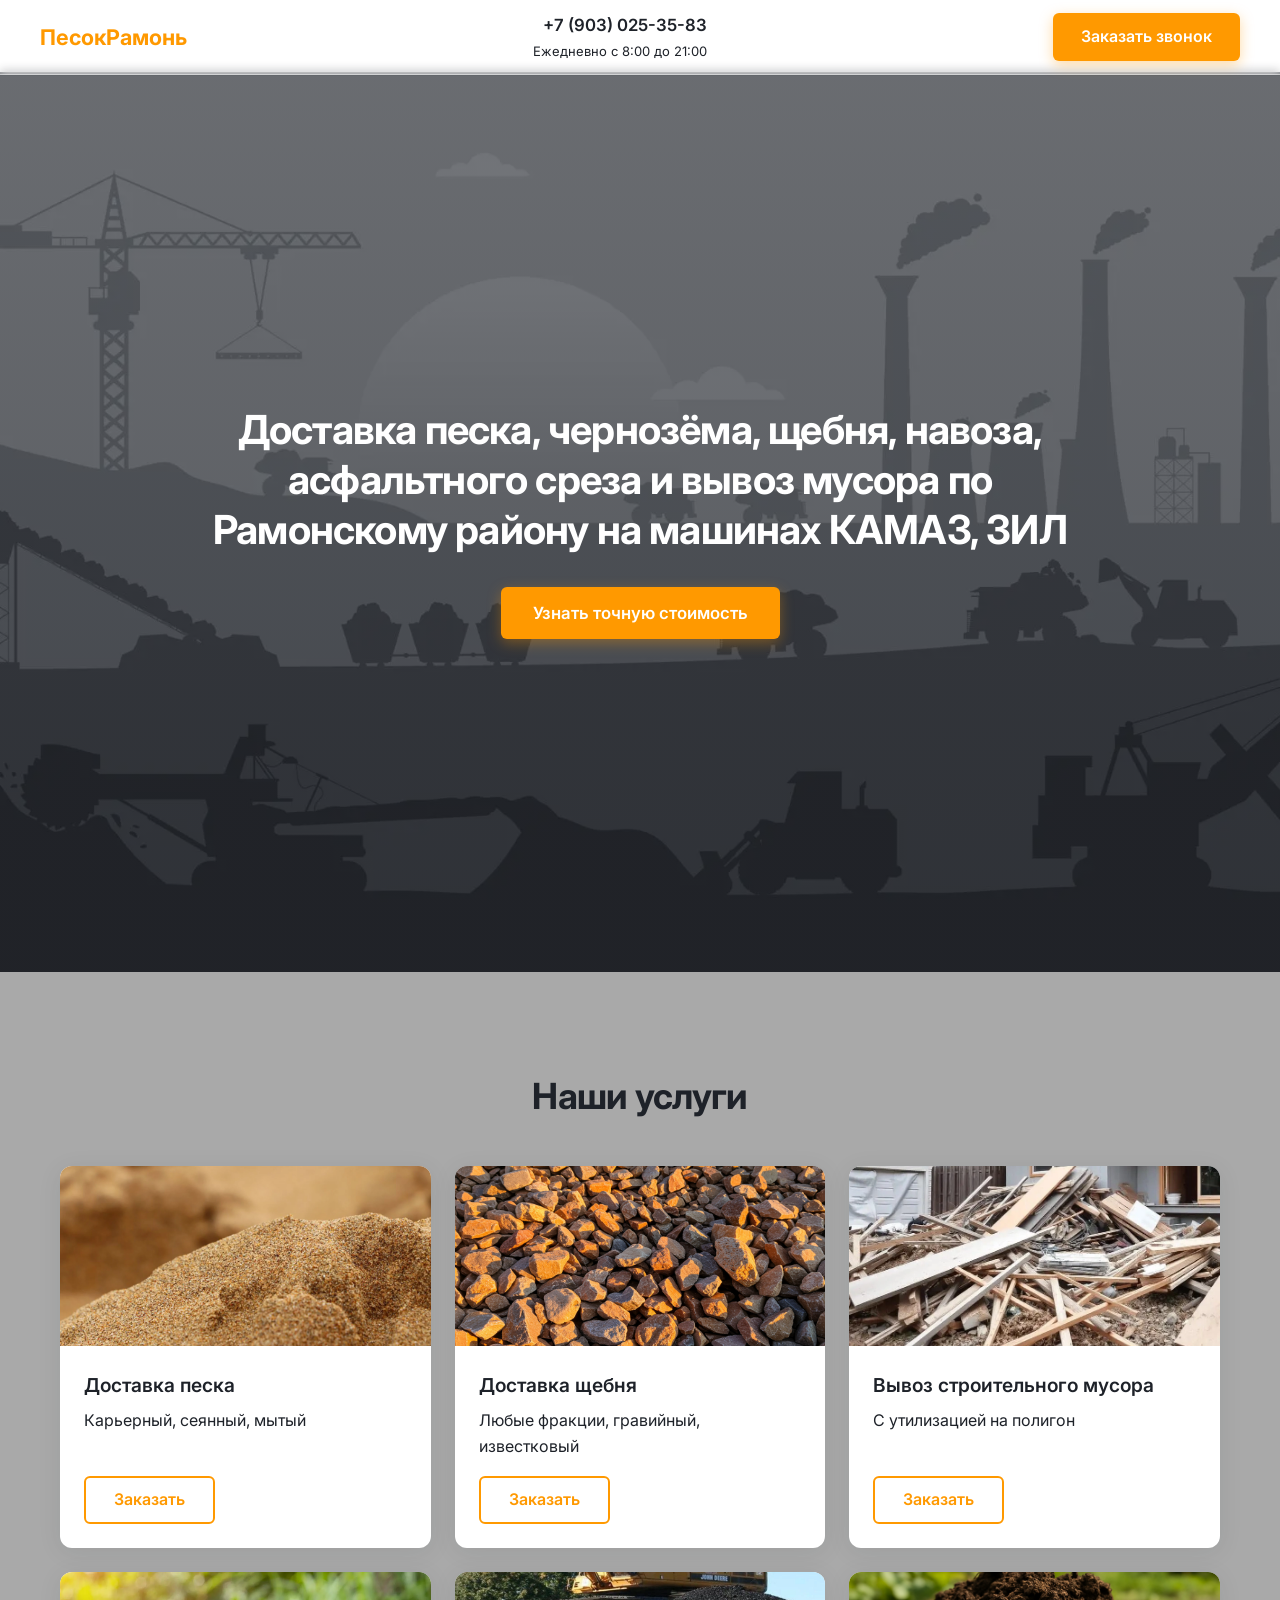
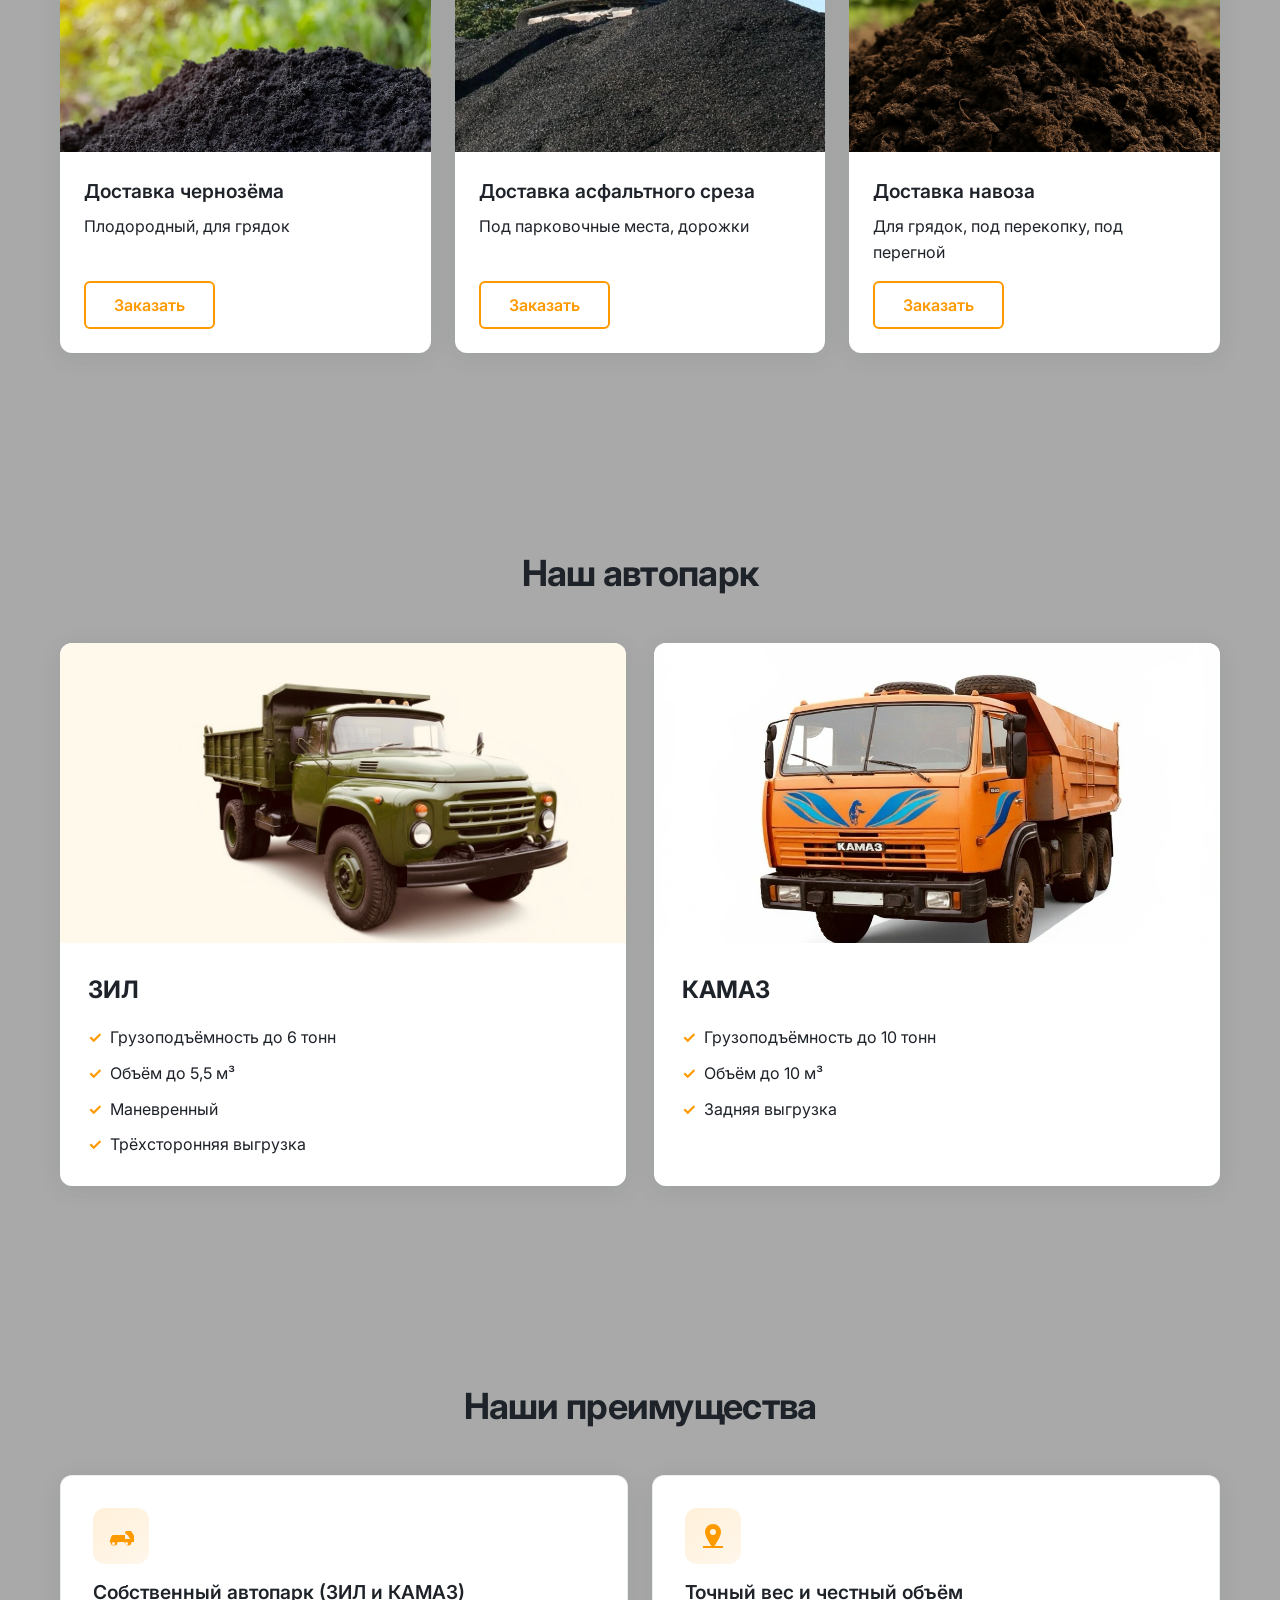
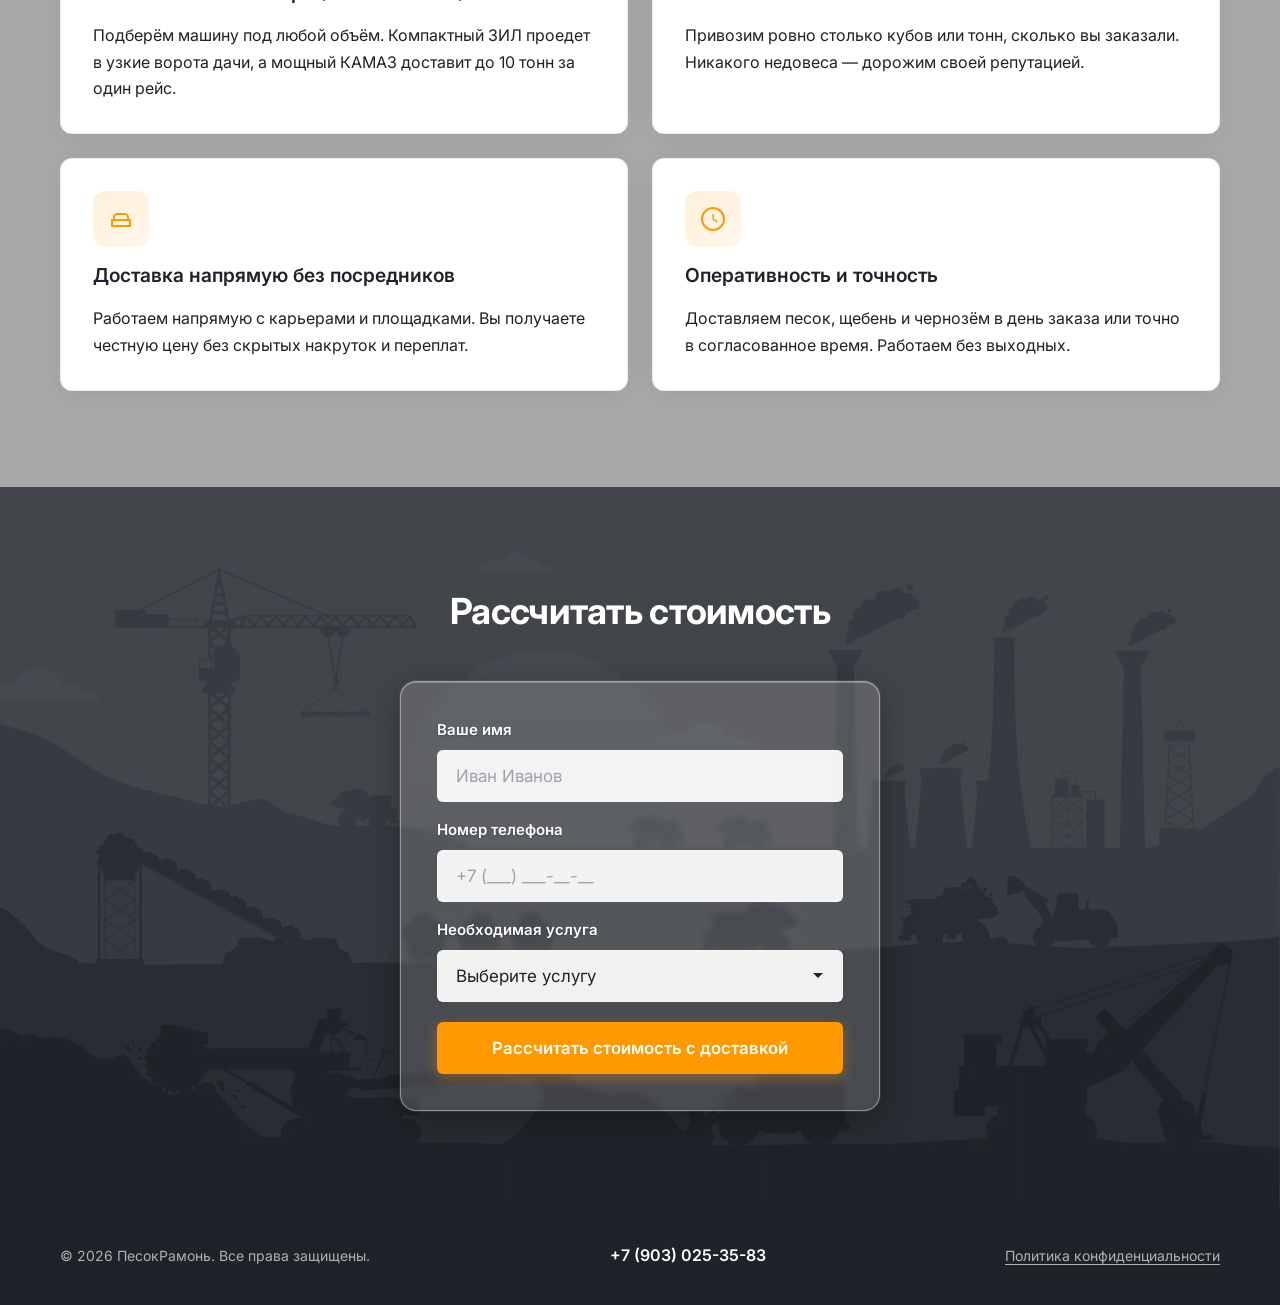
==== index.html @ 06dce9c3 "Initial commit" ====
<!DOCTYPE html>
<html lang="ru">
<head>
  <meta charset="UTF-8">
  <meta name="viewport" content="width=device-width, initial-scale=1.0">
  <meta name="description" content="Доставка песка, чернозёма, щебня, навоза, асфальтного среза и вывоз мусора по Рамонскому району на машинах КАМАЗ и ЗИЛ">
  <title>Песок,щебень — доставка сыпучих материалов, Рамонский район</title>
  <link rel="preconnect" href="https://fonts.googleapis.com">
  <link rel="preconnect" href="https://fonts.gstatic.com" crossorigin>
  <link href="https://fonts.googleapis.com/css2?family=Inter:wght@400;500;600;700&display=swap" rel="stylesheet">
  <link rel="stylesheet" href="style.css">
</head>
<body>

  <header class="header header--glass">
    <div class="container header__inner">
      <a href="#" class="header__logo">ПесокРамонь</a>
      <div class="header__contacts">
        <a href="tel:+79030253583" class="header__phone">+7 (903) 025-35-83</a>
        <span class="header__schedule">Ежедневно с 8:00 до 21:00</span>
      </div>
      <button type="button" class="btn btn--primary header__callback" id="callbackBtn">Заказать звонок</button>
    </div>
  </header>

  <main>
    <section class="hero">
      <div class="container">
        <h1 class="hero__title">Доставка песка, чернозёма, щебня, навоза, асфальтного среза и вывоз мусора по Рамонскому району на машинах КАМАЗ, ЗИЛ</h1>
        <a href="#order" class="btn btn--primary btn--large js-scroll-to-order">Узнать точную стоимость</a>
      </div>
    </section>

    <section class="services" id="services">
      <div class="container">
        <h2 class="section-title">Наши услуги</h2>
        <div class="services__grid">

          <article class="service-card">
            <div class="service-card__image" aria-hidden="true">
             <div class="service-card_image" aria-hidden="true">
                    <img src="images/pesok.webp" alt="Доставка песка">
                </div>
            </div>
            <div class="service-card__body">
              <h3 class="service-card__title">Доставка песка</h3>
              <p class="service-card__desc">Карьерный, сеянный, мытый</p>
              <button type="button" class="btn btn--secondary service-card__btn">Заказать</button>
            </div>
          </article>

          <article class="service-card">
            <div class="service-card__image" aria-hidden="true">
                <img src="images/scheben.webp" alt="Доставка щебня">
            </div>
            <div class="service-card__body">
              <h3 class="service-card__title">Доставка щебня</h3>
              <p class="service-card__desc">Любые фракции, гравийный, известковый</p>
              <button type="button" class="btn btn--secondary service-card__btn">Заказать</button>
            </div>
          </article>

          <article class="service-card">
            <div class="service-card__image" aria-hidden="true">
                <img src="images/musor.webp" alt="Вывоз строительного мусора">
            </div>
            <div class="service-card__body">
              <h3 class="service-card__title">Вывоз строительного мусора</h3>
              <p class="service-card__desc">С утилизацией на полигон</p>
              <button type="button" class="btn btn--secondary service-card__btn">Заказать</button>
            </div>
          </article>

          <article class="service-card">
            <div class="service-card__image" aria-hidden="true">
                <img src="images/chernozem.webp" alt="Доставка чернозёма">
            </div>
            <div class="service-card__body">
              <h3 class="service-card__title">Доставка чернозёма</h3>
              <p class="service-card__desc">Плодородный, для грядок</p>
              <button type="button" class="btn btn--secondary service-card__btn">Заказать</button>
            </div>
          </article>

          <article class="service-card">
            <div class="service-card__image" aria-hidden="true">
                <img src="images/srez.webp" alt="Доставка асфальтного среза">
            </div>
            <div class="service-card__body">
              <h3 class="service-card__title">Доставка асфальтного среза</h3>
              <p class="service-card__desc">Под парковочные места, дорожки</p>
              <button type="button" class="btn btn--secondary service-card__btn">Заказать</button>
            </div>
          </article>

          <article class="service-card">
            <div class="service-card__image" aria-hidden="true">
                <img src="images/navoz.webp" alt="Доставка навоза">
            </div>
            <div class="service-card__body">
              <h3 class="service-card__title">Доставка навоза</h3>
              <p class="service-card__desc">Для грядок, под перекопку, под перегной</p>
              <button type="button" class="btn btn--secondary service-card__btn">Заказать</button>
            </div>
          </article>

        </div>
      </div>
    </section>

    <section class="fleet" id="fleet">
      <div class="container">
        <h2 class="section-title">Наш автопарк</h2>
        <div class="fleet__grid">

          <article class="fleet-card">
            <div class="fleet-card__image" aria-hidden="true">
                <img src="images/zil.webp" alt="ЗИЛ 6 тонн">
            </div>
            <div class="fleet-card__body">
              <h3 class="fleet-card__title">ЗИЛ</h3>
              <ul class="fleet-card__specs">
                <li>Грузоподъёмность до 6 тонн</li>
                <li>Объём до 5,5 м³</li>
                <li>Маневренный</li>
                <li>Трёхсторонняя выгрузка</li>
              </ul>
            </div>
          </article>

          <article class="fleet-card">
            <div class="fleet-card__image" aria-hidden="true">
                <img src="images/kamaz.webp" alt="Камаз 10 тонн">
            </div>
            <div class="fleet-card__body">
              <h3 class="fleet-card__title">КАМАЗ</h3>
              <ul class="fleet-card__specs">
                <li>Грузоподъёмность до 10 тонн</li>
                <li>Объём до 10 м³</li>
                <li>Задняя выгрузка</li>
              </ul>
            </div>
          </article>

        </div>
      </div>
    </section>

    <section class="advantages" id="advantages">
      <div class="container">
        <h2 class="section-title">Наши преимущества</h2>
        <div class="advantages__grid">

          <article class="advantage-card">
            <div class="advantage-card__icon" aria-hidden="true">
              <svg width="32" height="32" viewBox="0 0 32 32" fill="none" xmlns="http://www.w3.org/2000/svg">
                <path d="M2 22h2.5l1.8-5.4A2 2 0 0 1 8.1 15H20v-2.5A1.5 1.5 0 0 1 21.5 11H26l3 4.5V22h-2.5a3.5 3.5 0 1 1-7 0H12.5a3.5 3.5 0 1 1-7 0H2v-2.5V22zm6.5 0a1.5 1.5 0 1 0 0 3 1.5 1.5 0 0 0 0-3zm13 0a1.5 1.5 0 1 0 0 3 1.5 1.5 0 0 0 0-3zM21.5 13.5H20V19h5.2l-2.2-3.3-.5-.7H21.5z" fill="currentColor"/>
              </svg>
            </div>
            <h3 class="advantage-card__title">Собственный автопарк (ЗИЛ и КАМАЗ)</h3>
            <p class="advantage-card__desc">Подберём машину под любой объём. Компактный ЗИЛ проедет в узкие ворота дачи, а мощный КАМАЗ доставит до 10 тонн за один рейс.</p>
          </article>

          <article class="advantage-card">
            <div class="advantage-card__icon" aria-hidden="true">
              <svg width="32" height="32" viewBox="0 0 32 32" fill="none" xmlns="http://www.w3.org/2000/svg">
                <path d="M16 4a8 8 0 0 0-8 8c0 5.5 8 16 8 16s8-10.5 8-16a8 8 0 0 0-8-8zm0 11a3 3 0 1 1 0-6 3 3 0 0 1 0 6z" fill="currentColor"/>
                <path d="M6 26h20v2H6v-2z" fill="currentColor"/>
              </svg>
            </div>
            <h3 class="advantage-card__title">Точный вес и честный объём</h3>
            <p class="advantage-card__desc">Привозим ровно столько кубов или тонн, сколько вы заказали. Никакого недовеса — дорожим своей репутацией.</p>
          </article>

          <article class="advantage-card">
            <div class="advantage-card__icon" aria-hidden="true">
              <svg width="32" height="32" viewBox="0 0 32 32" fill="none" xmlns="http://www.w3.org/2000/svg">
                <path d="M8 14c0-2.2 1.8-4 4-4h8c2.2 0 4 1.8 4 4v2h2v8H6v-8h2v-2zm4-2a2 2 0 0 0-2 2v2h12v-2a2 2 0 0 0-2-2h-8zM8 18v4h16v-4H8z" fill="currentColor"/>
              </svg>
            </div>
            <h3 class="advantage-card__title">Доставка напрямую без посредников</h3>
            <p class="advantage-card__desc">Работаем напрямую с карьерами и площадками. Вы получаете честную цену без скрытых накруток и переплат.</p>
          </article>

          <article class="advantage-card">
            <div class="advantage-card__icon" aria-hidden="true">
              <svg width="32" height="32" viewBox="0 0 32 32" fill="none" xmlns="http://www.w3.org/2000/svg">
                <path d="M16 4a12 12 0 1 0 0 24 12 12 0 0 0 0-24zm0 2a10 10 0 1 1 0 20 10 10 0 0 1 0-20zm-.5 5v5.8l4.5 2.7.8-1.3-3.8-2.3V11h-1.5z" fill="currentColor"/>
              </svg>
            </div>
            <h3 class="advantage-card__title">Оперативность и точность</h3>
            <p class="advantage-card__desc">Доставляем песок, щебень и чернозём в день заказа или точно в согласованное время. Работаем без выходных.</p>
          </article>

        </div>
      </div>
    </section>

    <section class="order" id="order">
      <div class="container order__inner">
        <h2 class="section-title section-title--light">Рассчитать стоимость</h2>
        <div class="order-form__card">
          <form class="order-form" id="orderForm" novalidate>
            <div class="order-form__field">
              <label for="name">Ваше имя</label>
              <input type="text" id="name" name="name" placeholder="Иван Иванов" required>
            </div>
            <div class="order-form__field">
              <label for="phone">Номер телефона</label>
              <input type="tel" id="phone" name="phone" placeholder="+7 (___) ___-__-__" required>
            </div>
            <div class="order-form__field">
              <label for="service">Необходимая услуга</label>
              <select id="service" name="service" required>
                <option value="" disabled selected>Выберите услугу</option>
                <option value="sand">Песок</option>
                <option value="gravel">Щебень</option>
                <option value="waste">Вывоз мусора</option>
                <option value="chernozem">Чернозём</option>
                <option value="asphalt">Асфальтный срез</option>
                <option value="manure">Навоз</option>
              </select>
            </div>
            <button type="submit" class="btn btn--primary btn--large order-form__submit">
              Рассчитать стоимость с доставкой
            </button>
          </form>
        </div>
      </div>
    </section>
  </main>

  <footer class="footer">
    <div class="container footer__inner">
      <p class="footer__copyright">&copy; 2026 ПесокРамонь. Все права защищены.</p>
      <a href="tel:+79030253583" class="footer__phone">+7 (903) 025-35-83</a>
      <a href="#" class="footer__policy">Политика конфиденциальности</a>
    </div>
  </footer>

  <script src="./script.js"></script>
</body>
</html>
---- style.css ----
/* ==========================================================================
   ПесокРамонь — лендинг спецтехники
   ========================================================================== */

*,
*::before,
*::after {
  box-sizing: border-box;
  margin: 0;
  padding: 0;
}

:root {
  --main-dark: #1e2229;
  --accent-orange: #ff9900;
  --accent-hover: #e08800;
  --bg-light: #A9A9A9;
  --white: #ffffff;

  --text-muted: #1e2229;
  --shadow-card: 0 4px 24px rgba(30, 34, 41, 0.08);
  --shadow-card-hover: 0 8px 32px rgba(30, 34, 41, 0.14);
  --radius-btn: 6px;
  --radius-card: 12px;
  --header-height: 72px;
  --container-width: 1200px;
  --transition: 0.25s ease;
  --font-family: 'Inter', system-ui, sans-serif;
}

html {
  scroll-behavior: smooth;
}

body {
  font-family: var(--font-family);
  font-size: 16px;
  line-height: 1.6;
  color: var(--main-dark);
  background-color: var(--white);
  padding-top: var(--header-height);
  -webkit-font-smoothing: antialiased;
}

img {
  max-width: 100%;
  display: block;
}

a {
  color: inherit;
}

.container {
  max-width: var(--container-width);
  margin: 0 auto;
  padding: 0 20px;
}

.section-title {
  font-size: clamp(1.75rem, 3vw, 2.25rem);
  font-weight: 700;
  color: var(--main-dark);
  text-align: center;
  margin-bottom: 2.5rem;
  letter-spacing: -0.02em;
}

.section-title--light {
  color: var(--white);
}

/* --------------------------------------------------------------------------
   Кнопки
   -------------------------------------------------------------------------- */

.btn {
  display: inline-flex;
  align-items: center;
  justify-content: center;
  min-height: 48px;
  padding: 12px 28px;
  font-family: var(--font-family);
  font-size: 1rem;
  font-weight: 600;
  line-height: 1.2;
  text-decoration: none;
  border: none;
  border-radius: var(--radius-btn);
  cursor: pointer;
  transition:
    background-color var(--transition),
    color var(--transition),
    border-color var(--transition),
    box-shadow var(--transition),
    transform var(--transition);
}

.btn:hover {
  transform: translateY(-1px);
}

.btn:active {
  transform: translateY(0);
}

.btn--primary {
  background-color: var(--accent-orange);
  color: var(--white);
  box-shadow: 0 4px 14px rgba(255, 153, 0, 0.35);
}

.btn--primary:hover {
  background-color: var(--accent-hover);
  box-shadow: 0 6px 20px rgba(255, 153, 0, 0.45);
}

.btn--secondary {
  background-color: transparent;
  color: var(--accent-orange);
  border: 2px solid var(--accent-orange);
}

.btn--secondary:hover {
  background-color: var(--accent-orange);
  color: var(--white);
}

.btn--large {
  min-height: 52px;
  padding: 16px 32px;
  font-size: 1.05rem;
}

/* --------------------------------------------------------------------------
   Header — фиксированный glassmorphism
   -------------------------------------------------------------------------- */

.header {
  position: fixed;
  top: 0;
  left: 0;
  right: 0;
  z-index: 1000;
}

.header--glass {
  background: rgba(255, 255, 255, 0.15);
  backdrop-filter: blur(5px);
  -webkit-backdrop-filter: blur(10px);
  border-bottom: 1px solid rgba(255, 255, 255, 0.5);
  box-shadow: 0 1px 0 rgba(30, 34, 41, 0.06);
}

.header__inner {
  display: flex;
  align-items: center;
  justify-content: space-between;
  gap: 16px;
  min-height: var(--header-height);
  padding: 12px 0;
}

.header__logo {
  font-size: 1.35rem;
  font-weight: 700;
  color: var(--accent-orange);
  text-decoration: none;
  white-space: nowrap;
  transition: color var(--transition);
}

.header__logo:hover {
  color: var(--accent-hover);
}

.header__contacts {
  display: flex;
  flex-direction: column;
  align-items: flex-end;
  gap: 2px;
}

.header__phone {
  font-size: 1.05rem;
  font-weight: 600;
  color: var(--main-dark);
  text-decoration: none;
  transition: color var(--transition);
}

.header__phone:hover {
  color: var(--accent-orange);
}

.header__schedule {
  font-size: 0.8125rem;
  color: var(--text-muted);
}

.header__callback {
  flex-shrink: 0;
}

/* --------------------------------------------------------------------------
   Hero
   -------------------------------------------------------------------------- */

.hero {
  position: relative;
  display: flex;
  align-items: center;
  justify-content: center;
  min-height: 100vh;
  min-height: 100dvh;
  padding: clamp(72px, 10vw, 120px) 0;
  text-align: center;
  color: var(--white);
  background:
    linear-gradient(rgba(30, 34, 41, 0.62), rgba(30, 34, 41, 0.72)),
    url('images/fon1.webp') center center / cover no-repeat;
}

.hero .container {
  position: relative;
  z-index: 1;
}

.hero__title {
  font-size: clamp(1.5rem, 4vw, 2.5rem);
  font-weight: 700;
  line-height: 1.25;
  max-width: 920px;
  margin: 0 auto 2rem;
  letter-spacing: -0.02em;
}

/* --------------------------------------------------------------------------
   Услуги — CSS Grid
   -------------------------------------------------------------------------- */

.services {
  padding: clamp(64px, 8vw, 96px) 0;
  background-color: var(--bg-light);
}

.services__grid {
  display: grid;
  grid-template-columns: repeat(3, 1fr);
  gap: 24px;
}

.service-card {
  display: flex;
  flex-direction: column;
  background-color: var(--white);
  border-radius: var(--radius-card);
  overflow: hidden;
  box-shadow: var(--shadow-card);
  transition:
    box-shadow var(--transition),
    transform var(--transition);
}

.service-card:hover {
  box-shadow: var(--shadow-card-hover);
  transform: translateY(-4px);
}

.service-card__image {
  height: 180px;
  overflow: hidden;
  display: flex;
  align-items: center;
  justify-content: center;
  background: linear-gradient(145deg, #e8ecf1 0%, #d5dbe3 100%);
}

.service-card__body {
  display: flex;
  flex-direction: column;
  flex-grow: 1;
  gap: 8px;
  padding: 24px;
}

.service-card__title {
  font-size: 1.2rem;
  font-weight: 600;
  color: var(--main-dark);
}

.service-card__desc {
  flex-grow: 1;
  margin-bottom: 8px;
  color: var(--text-muted);
}

.service-card__btn {
  align-self: flex-start;
}

.service-card_image img {
    width: 100%;
    height: 100%;
    object-fit: cover;
    display: block;
}
/* --------------------------------------------------------------------------
   Автопарк — CSS Grid
   -------------------------------------------------------------------------- */

.fleet {
  padding: clamp(64px, 8vw, 96px) 0;
  background-color: var(--bg-light);
}

.fleet__grid {
  display: grid;
  grid-template-columns: repeat(2, 1fr);
  gap: 28px;
}

.fleet-card {
  display: flex;
  flex-direction: column;
  background-color: var(--white);
  border-radius: var(--radius-card);
  overflow: hidden;
  box-shadow: var(--shadow-card);
  transition:
    box-shadow var(--transition),
    transform var(--transition);
}

.fleet-card:hover {
  box-shadow: var(--shadow-card-hover);
  transform: translateY(-4px);
}

.fleet-card__image {
  height: 300px;
  overflow: hidden;
  display: flex;
  align-items: center;
  justify-content: center;
  background: linear-gradient(145deg, #e8ecf1 0%, #d5dbe3 100%);
}

.fleet-card__body {
  padding: 28px;
}

.fleet-card__title {
  margin-bottom: 16px;
  font-size: 1.5rem;
  font-weight: 700;
  color: var(--main-dark);
}

.fleet-card__specs {
  display: flex;
  flex-direction: column;
  gap: 10px;
  list-style: none;
}

.fleet-card__specs li {
  position: relative;
  padding-left: 22px;
  color: var(--text-muted);
}

.fleet-card__specs li::before {
  content: '✓';
  position: absolute;
  left: 0;
  font-weight: 700;
  color: var(--accent-orange);
}

.placeholder {
  font-size: 0.8125rem;
  font-weight: 600;
  color: #9ca3af;
  letter-spacing: 0.08em;
  text-transform: uppercase;
}

/* --------------------------------------------------------------------------
   Преимущества — CSS Grid
   -------------------------------------------------------------------------- */

.advantages {
  padding: clamp(64px, 8vw, 96px) 0;
  background-color: var(--bg-light);
}

.advantages__grid {
  display: grid;
  grid-template-columns: repeat(2, 1fr);
  gap: 24px;
}

.advantage-card {
  display: flex;
  flex-direction: column;
  gap: 16px;
  padding: clamp(24px, 4vw, 32px);
  background-color: var(--white);
  border: 1px solid rgba(30, 34, 41, 0.08);
  border-radius: var(--radius-card);
  box-shadow: var(--shadow-card);
  transition:
    box-shadow var(--transition),
    transform var(--transition),
    border-color var(--transition);
}

.advantage-card:hover {
  box-shadow: var(--shadow-card-hover);
  transform: translateY(-4px);
  border-color: rgba(255, 153, 0, 0.25);
}

.advantage-card__icon {
  display: flex;
  align-items: center;
  justify-content: center;
  flex-shrink: 0;
  width: 56px;
  height: 56px;
  border-radius: 12px;
  background: linear-gradient(145deg, rgba(255, 153, 0, 0.15) 0%, rgba(255, 153, 0, 0.08) 100%);
  color: var(--accent-orange);
}

.advantage-card__title {
  font-size: clamp(1.05rem, 2vw, 1.2rem);
  font-weight: 600;
  line-height: 1.35;
  color: var(--main-dark);
}

.advantage-card__desc {
  color: var(--text-muted);
  line-height: 1.65;
}

/* --------------------------------------------------------------------------
   Форма заказа — тёмный фон + glassmorphism
   -------------------------------------------------------------------------- */

.order {
  position: relative;
  padding: clamp(64px, 8vw, 96px) 0;
  background:
    linear-gradient(rgba(30, 34, 41, 0.82), rgba(30, 34, 41, 0.82)),
    url('images/fon1.webp') center center / cover no-repeat;
}

.order__inner {
  position: relative;
  z-index: 1;
}

.order-form__card {
  max-width: 480px;
  margin: 0 auto;
  padding: clamp(28px, 5vw, 36px);
  background: rgba(255, 255, 255, 0.15);
  backdrop-filter: blur(2px);
  -webkit-backdrop-filter: blur(9px);
  border: 1px solid rgba(255, 255, 255, 0.4);
  border-radius: 16px;
  box-shadow:
    0 0 0 1px rgba(255, 255, 255, 0.08),
    0 8px 32px rgba(0, 0, 0, 0.3),
    inset 0 1px 0 rgba(255, 255, 255, 0.25);
}

.order-form {
  display: flex;
  flex-direction: column;
  gap: 16px;
}

.order-form__field {
  display: flex;
  flex-direction: column;
  gap: 8px;
}

.order-form__field label {
  font-size: 0.9375rem;
  font-weight: 600;
  color: var(--white);
  text-shadow: 0 1px 2px rgba(0, 0, 0, 0.25);
}

.order-form__field input,
.order-form__field select {
  width: 100%;
  min-height: 52px;
  padding: 14px 18px;
  font-family: var(--font-family);
  font-size: 1.0625rem;
  color: var(--main-dark);
  background: rgba(255, 255, 255, 0.93);
  border: 1px solid rgba(255, 255, 255, 0.55);
  border-radius: var(--radius-btn);
  appearance: none;
  transition:
    border-color var(--transition),
    box-shadow var(--transition),
    background-color var(--transition);
}

.order-form__field select {
  padding-right: 44px;
  background-image: url("data:image/svg+xml,%3Csvg xmlns='http://www.w3.org/2000/svg' width='12' height='8' viewBox='0 0 12 8'%3E%3Cpath fill='%231e2229' d='M1 1l5 5 5-5'/%3E%3C/svg%3E");
  background-repeat: no-repeat;
  background-position: right 18px center;
  cursor: pointer;
}

.order-form__field input::placeholder {
  color: #9ca3af;
}

.order-form__field input:focus,
.order-form__field select:focus {
  outline: none;
  border-color: var(--accent-orange);
  background-color: var(--white);
  box-shadow: 0 0 0 3px rgba(255, 153, 0, 0.3);
}

.order-form__submit {
  width: 100%;
  margin-top: 4px;
}

.order-form__input--error {
  border-color: #ef4444 !important;
  box-shadow: 0 0 0 3px rgba(239, 68, 68, 0.2) !important;
}

.order-form__error {
  font-size: 0.8125rem;
  font-weight: 500;
  color: #fecaca;
  text-shadow: 0 1px 2px rgba(0, 0, 0, 0.2);
}

.order-form__success {
  display: flex;
  flex-direction: column;
  align-items: center;
  gap: 20px;
  padding: 16px 8px;
  text-align: center;
  animation: successFadeIn 0.5s ease;
}

.order-form__success-icon {
  display: flex;
  align-items: center;
  justify-content: center;
  width: 64px;
  height: 64px;
  border-radius: 50%;
  background: var(--accent-orange);
  color: var(--white);
  font-size: 1.75rem;
  font-weight: 700;
  box-shadow: 0 4px 20px rgba(255, 153, 0, 0.4);
}

.order-form__success-text {
  font-size: 1.125rem;
  font-weight: 600;
  line-height: 1.5;
  color: var(--white);
  text-shadow: 0 1px 3px rgba(0, 0, 0, 0.25);
}

@keyframes successFadeIn {
  from {
    opacity: 0;
    transform: translateY(12px);
  }

  to {
    opacity: 1;
    transform: translateY(0);
  }
}

/* --------------------------------------------------------------------------
   Footer
   -------------------------------------------------------------------------- */

.footer {
  background-color: var(--main-dark);
  color: var(--white);
  padding: 36px 0;
}

.footer__inner {
  display: flex;
  flex-wrap: wrap;
  align-items: center;
  justify-content: space-between;
  gap: 20px;
}

.footer__copyright {
  font-size: 0.875rem;
  color: rgba(255, 255, 255, 0.65);
}

.footer__phone {
  font-weight: 600;
  color: var(--white);
  text-decoration: none;
  transition: color var(--transition);
}

.footer__phone:hover {
  color: var(--accent-orange);
}

.footer__policy {
  font-size: 0.875rem;
  color: rgba(255, 255, 255, 0.65);
  text-decoration: underline;
  text-underline-offset: 3px;
  transition: color var(--transition);
}

.footer__policy:hover {
  color: var(--white);
}

/* --------------------------------------------------------------------------
   Адаптивность
   -------------------------------------------------------------------------- */

@media (max-width: 900px) {
  .services__grid {
    grid-template-columns: repeat(2, 1fr);
  }

  .advantages__grid {
    gap: 20px;
  }
}

@media (max-width: 600px) {
  :root {
    --header-height: 60px;
  }

  .header__inner {
    flex-direction: column;
    align-items: stretch;
    text-align: center;
    padding: 10px 0;
    gap: 12px;
  }

  .header__contacts {
    align-items: center;
  }

  .header__callback,
  .service-card__btn,
  .hero .btn {
    width: 100%;
  }

  .services__grid,
  .fleet__grid,
  .advantages__grid {
    grid-template-columns: 1fr;
    gap: 20px;
  }

  .advantage-card {
    padding: 24px;
  }

  .advantage-card__icon {
    width: 48px;
    height: 48px;
  }

  .advantage-card__icon svg {
    width: 28px;
    height: 28px;
  }

  .service-card__btn {
    align-self: stretch;
  }

  .order {
    background-attachment: scroll;
  }

  .order-form__card {
    border-radius: 12px;
  }

  .footer__inner {
    flex-direction: column;
    text-align: center;
  }
}

@media (max-width: 480px) {
  :root {
    --header-height: 100px;
  }

  .section-title {
    margin-bottom: 2rem;
  }

  .service-card__image,
  .fleet-card__image {
    height: 160px;
  }
}
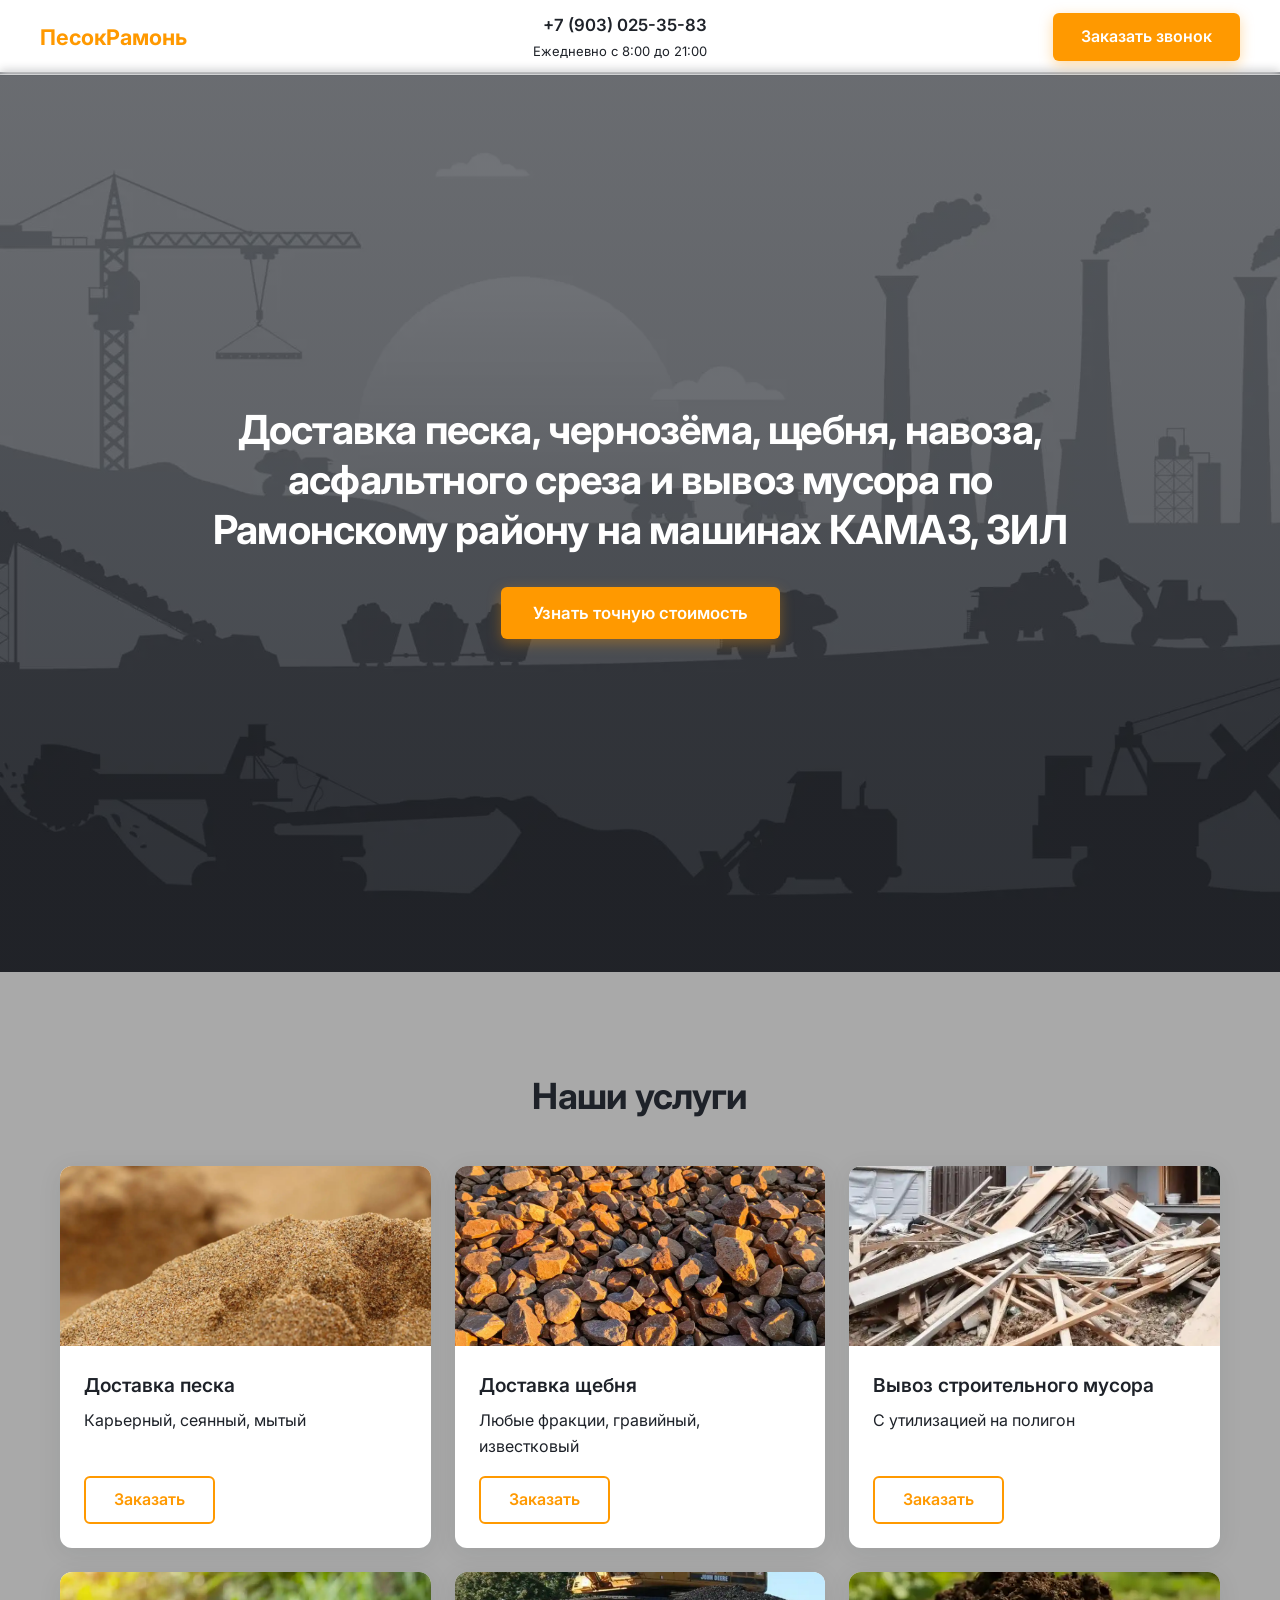
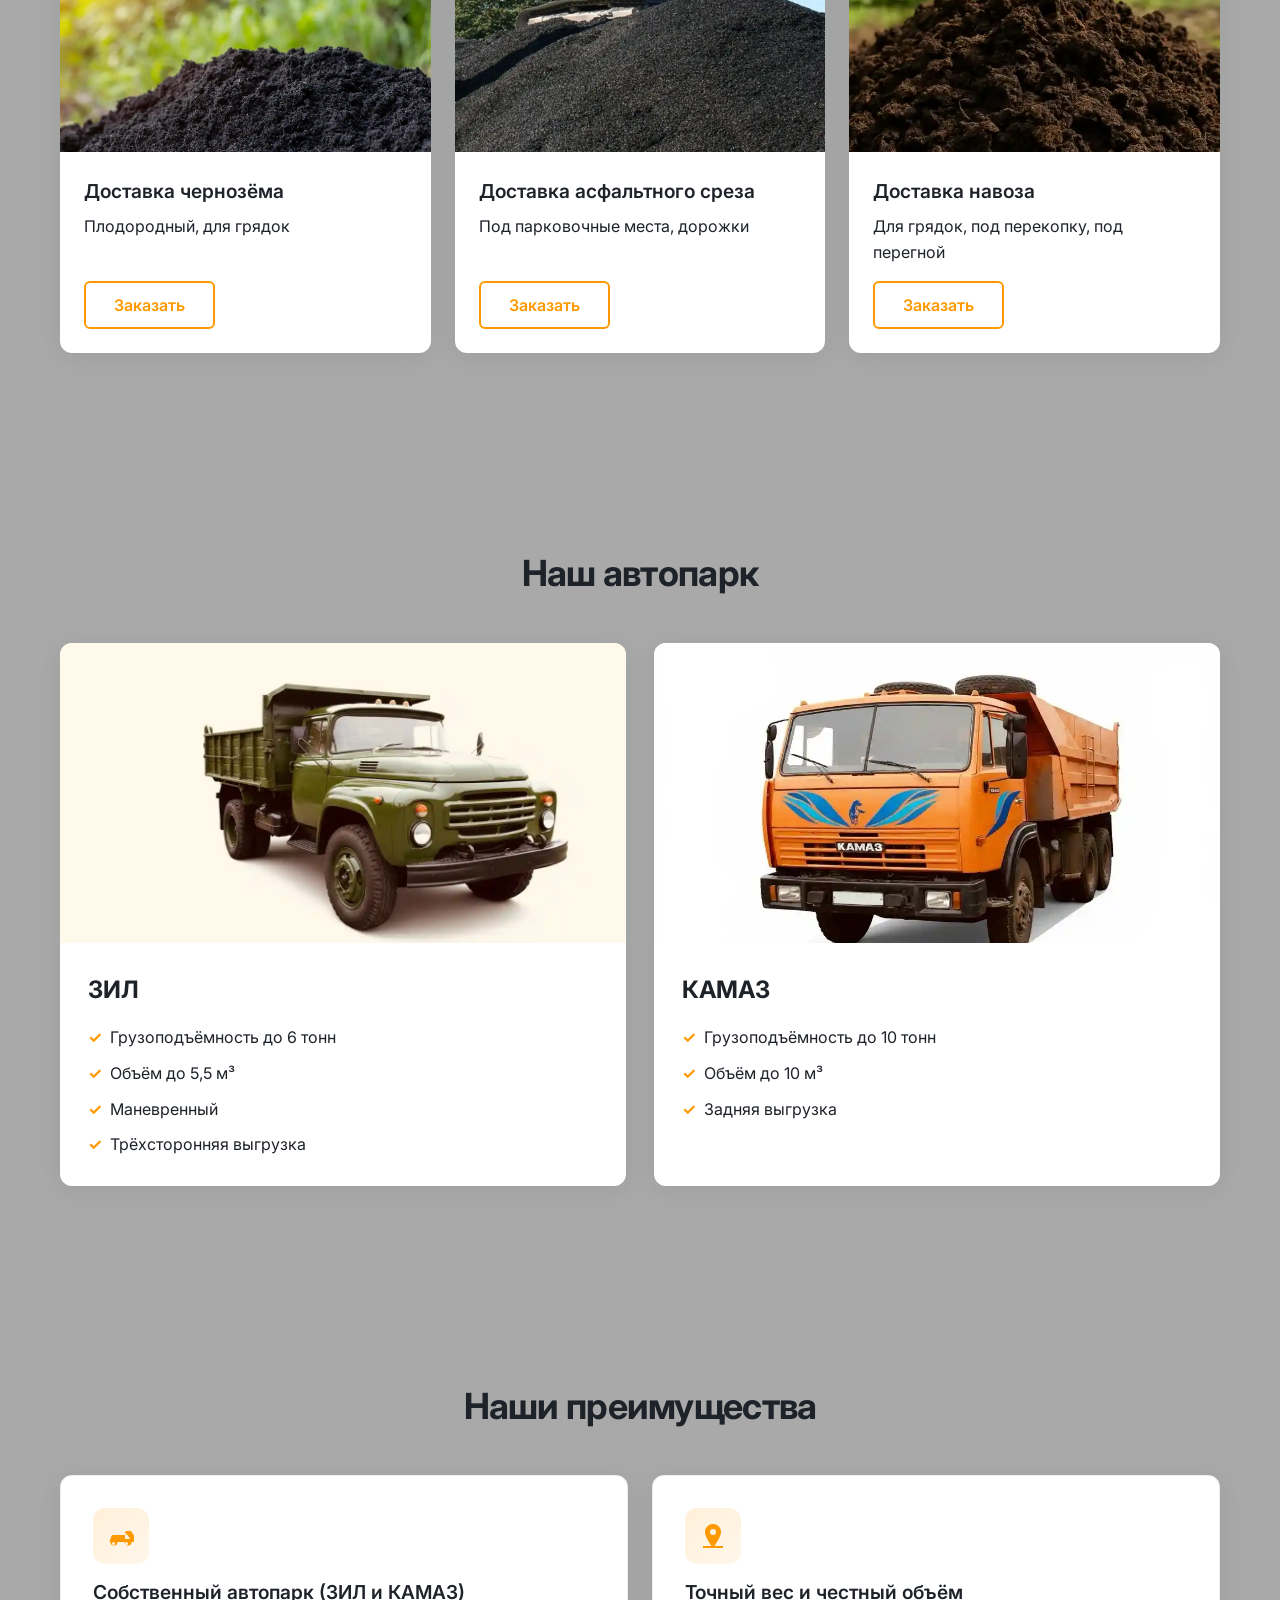
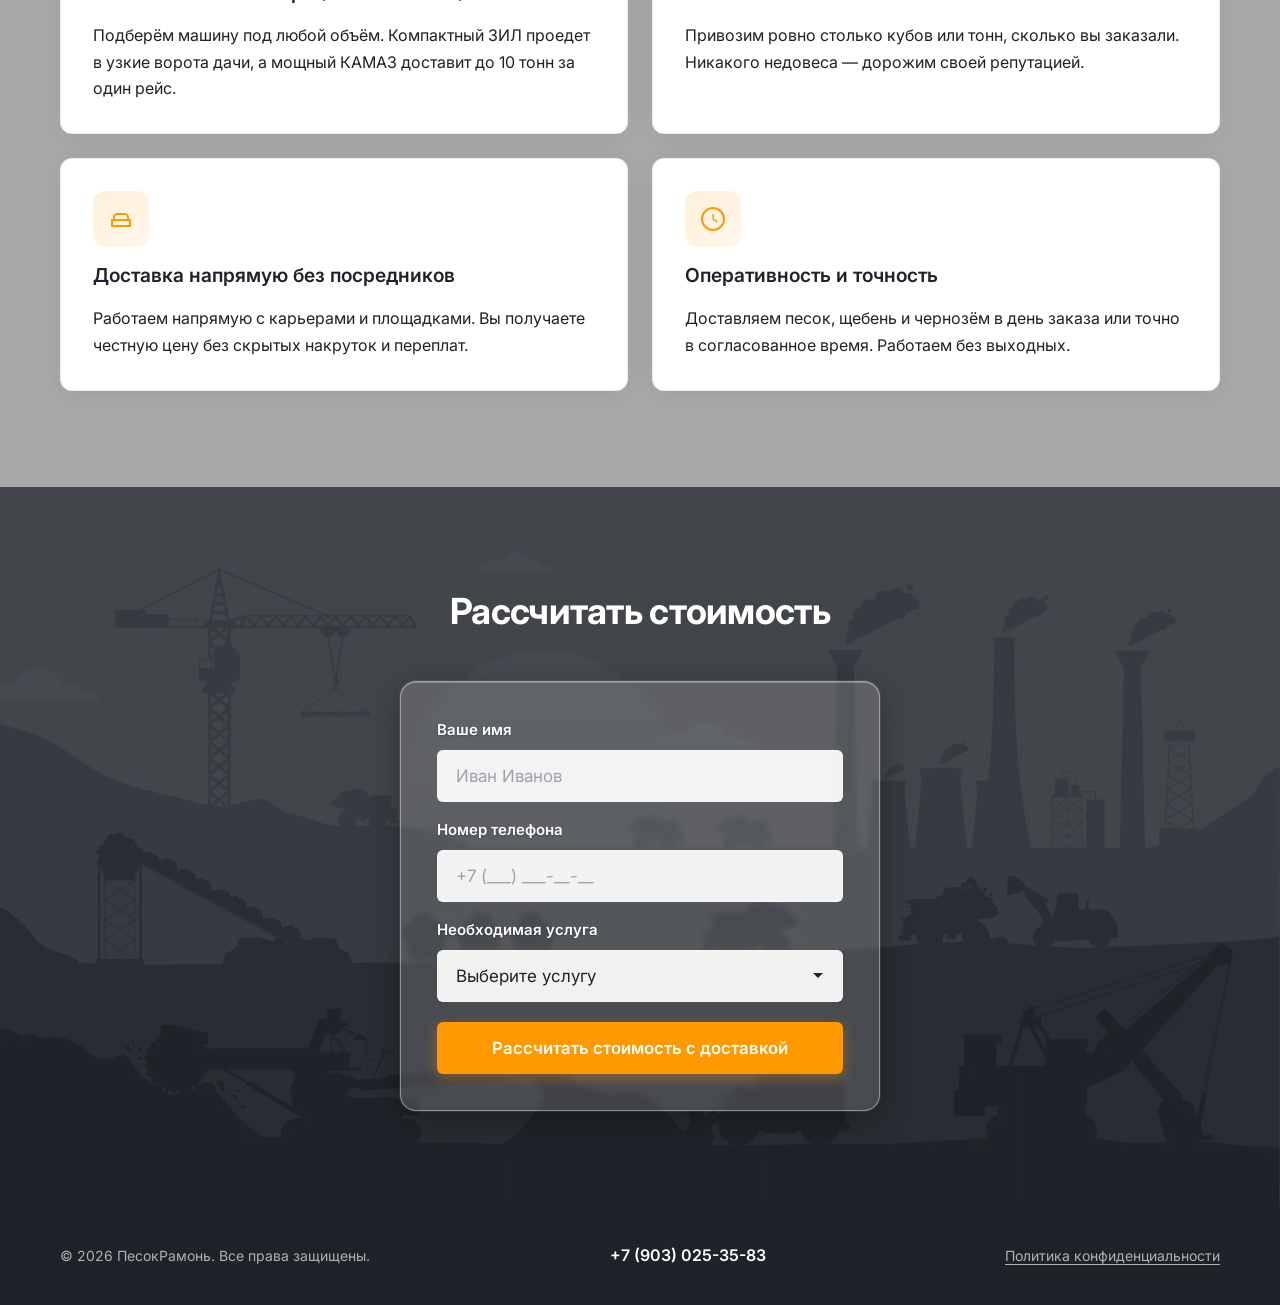
==== commit 53e60bd7: "delete script" ====
--- a/index.html
+++ b/index.html
@@ -238,6 +238,5 @@
     </div>
   </footer>
 
-  <script src="./script.js"></script>
 </body>
 </html>
